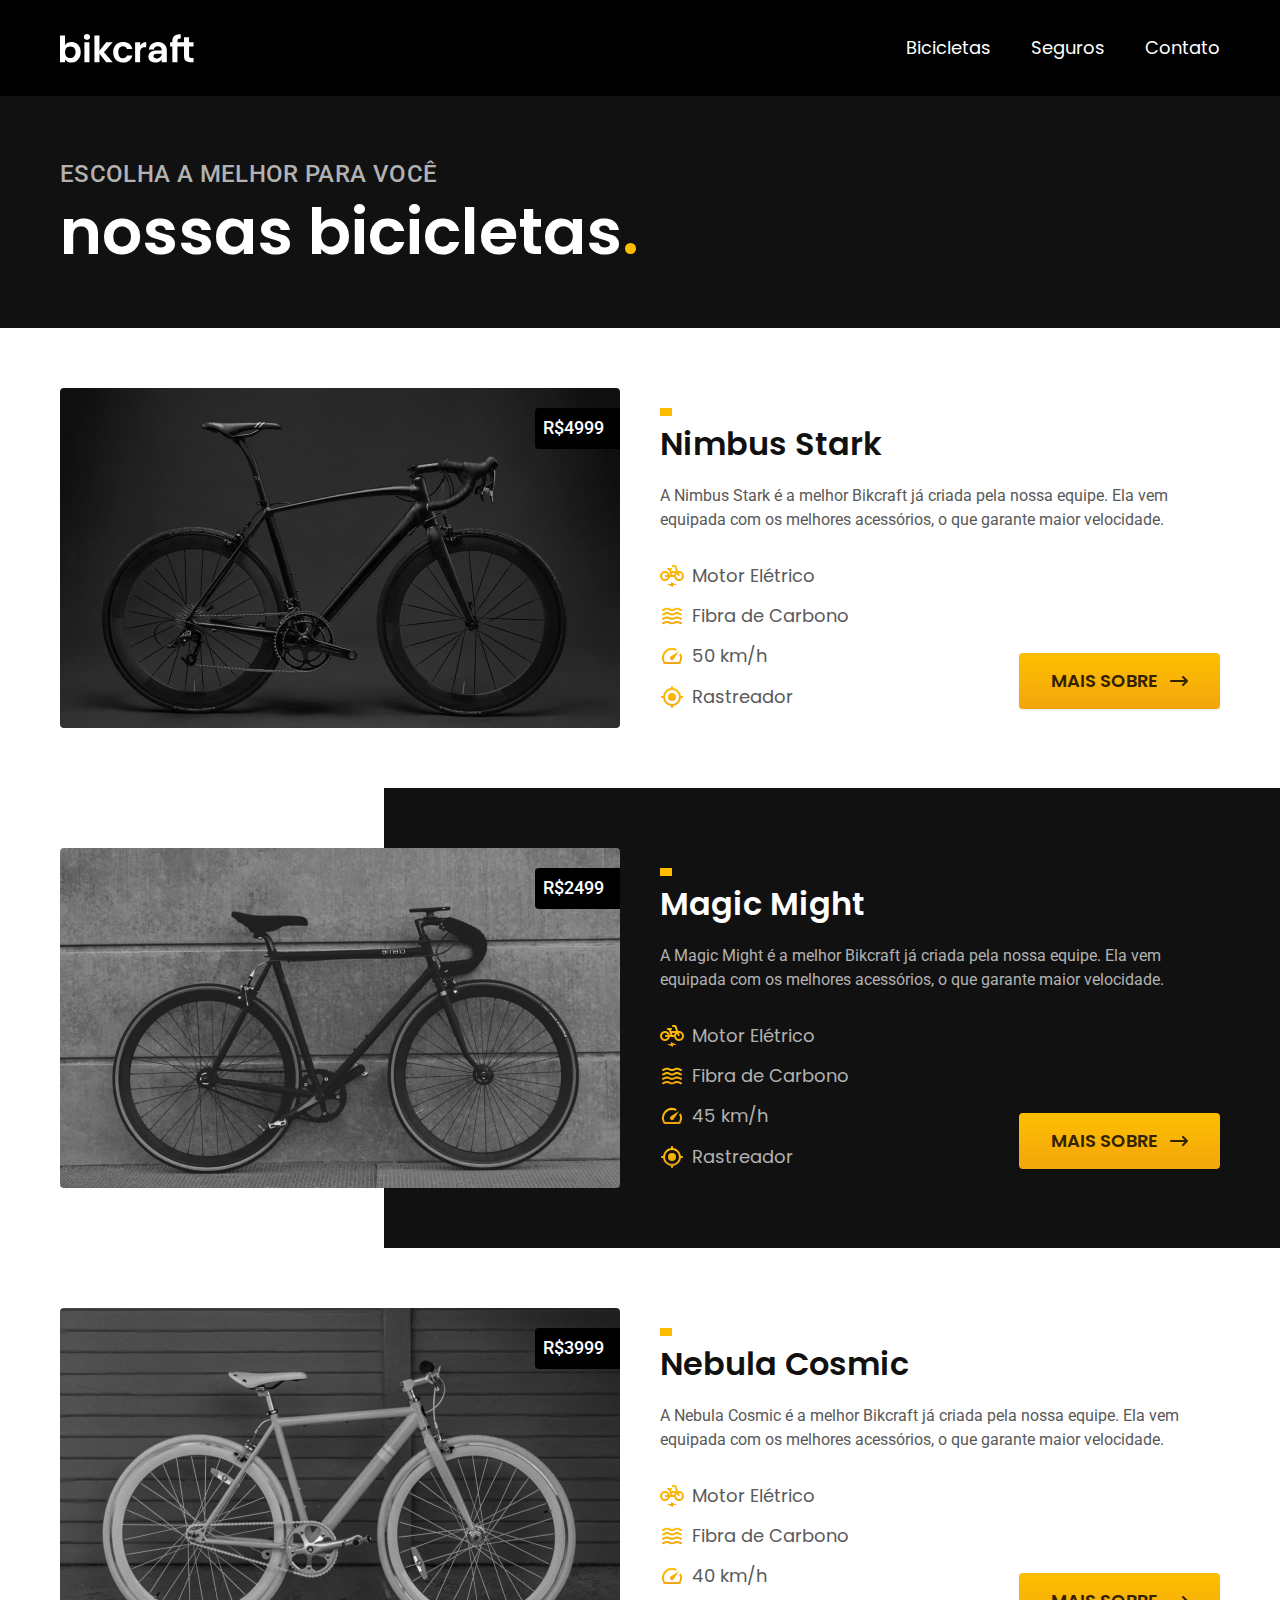
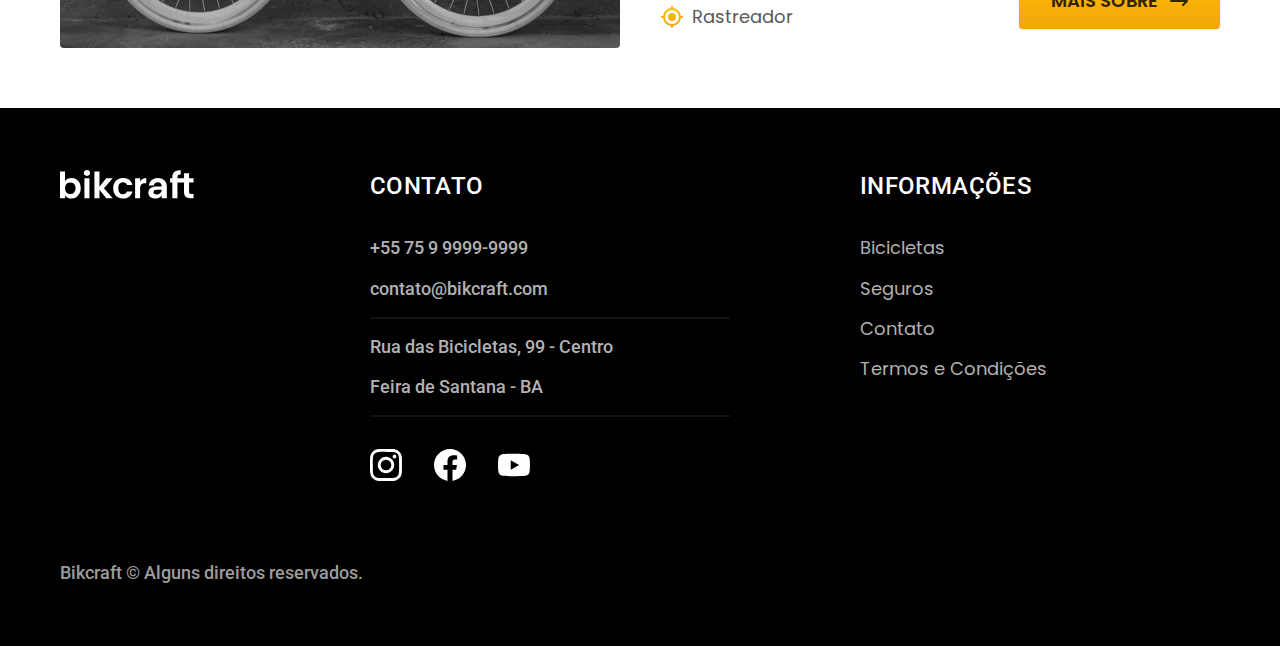
==== bicicletas.html @ 2213ba20 "bicicletas" ====
<!DOCTYPE html>
<html lang="pt-br">

<head>
  <meta charset="UTF-8">
  <meta http-equiv="X-UA-Compatible" content="IE=edge">
  <meta name="viewport" content="width=device-width, initial-scale=1.0">
  <title>Bicicletas | Bikcraft</title>
  <meta name="description" content="Bicicletas elétricas de alta precisão e qualidade,  feitas sob medida para o cliente. Explore o mundo na sua velocidade com a Bikcraft.">
  <link rel="stylesheet" href="./css/style.css">

  <link rel="preconnect" href="https://fonts.googleapis.com">
  <link rel="preconnect" href="https://fonts.gstatic.com" crossorigin>
  <link href="https://fonts.googleapis.com/css2?family=Merriweather:ital,wght@1,900&family=Poppins:wght@400;600&family=Roboto:wght@400;500&display=swap" rel="stylesheet">
</head>

<body id="bicicletas">
  <header class="header-bg">
    <div class="header container">
      <a href="./"><img src="./img/bikcraft.svg" alt="Bikcraft"></a>

      <nav aria-label="primaria">
        <ul class="header-menu font-1-m cor-0">
          <li><a href="./bicicletas.html">Bicicletas</a></li>
          <li><a href="./seguros.html">Seguros</a></li>
          <li><a href="./contato">Contato</a></li>
        </ul>
      </nav>
    </div>
  </header>

  <main>
    <div class="titulo-bg">
      <div class="titulo container">
        <p class="font-2-l-b cor-5">Escolha a melhor para você</p>
        <h1 class="font-1-xxl cor-0">nossas bicicletas<span class="cor-p1">.</span></h1>
      </div>
    </div>

    <div class="bicicletas container">
      <div class="bicicletas-imagem">
        <img src="./img/bicicletas/nimbus.jpg" alt="Bicicleta preta">
        <span class="font-2-m cor-0">R$4999</span>
      </div>
      <div class="bicicletas-conteudo">
        <h2 class="font-1-xl">Nimbus Stark</h2>
        <p class="font-2-s cor-8">A Nimbus Stark é a melhor Bikcraft já criada pela nossa equipe. Ela vem equipada com os melhores acessórios, o que garante maior velocidade.</p>
        <ul class="font-1-m cor-8">
          <li>
            <img src="./img/icones/eletrica.svg" alt="">Motor Elétrico
          </li>
          <li>
            <img src="./img/icones/carbono.svg" alt="">Fibra de Carbono
          </li>
          <li>
            <img src="./img/icones/velocidade.svg" alt="">50 km/h
          </li>
          <li>
            <img src="./img/icones/rastreador.svg" alt="">Rastreador
          </li>
        </ul>
        <a class="botao seta" href="./bicicletas/nimbus.html">Mais Sobre</a>
      </div>
    </div>

    <div class="bicicletas-bg">
      <div class="bicicletas container">
        <div class="bicicletas-imagem">
          <img src="./img/bicicletas/magic.jpg" alt="Bicicleta preta">
          <span class="font-2-m cor-0">R$2499</span>
        </div>
        <div class="bicicletas-conteudo">
          <h2 class="font-1-xl cor-0">Magic Might</h2>
          <p class="font-2-s cor-5">A Magic Might é a melhor Bikcraft já criada pela nossa equipe. Ela vem equipada com os melhores acessórios, o que garante maior velocidade.</p>
          <ul class="font-1-m cor-5">
            <li>
              <img src="./img/icones/eletrica.svg" alt="">Motor Elétrico
            </li>
            <li>
              <img src="./img/icones/carbono.svg" alt="">Fibra de Carbono
            </li>
            <li>
              <img src="./img/icones/velocidade.svg" alt="">45 km/h
            </li>
            <li>
              <img src="./img/icones/rastreador.svg" alt="">Rastreador
            </li>
          </ul>
          <a class="botao seta" href="./bicicletas/magic.html">Mais Sobre</a>
        </div>
      </div>
    </div>

    <div class="bicicletas container">
      <div class="bicicletas-imagem">
        <img src="./img/bicicletas/nebula.jpg" alt="Bicicleta branca">
        <span class="font-2-m cor-0">R$3999</span>
      </div>
      <div class="bicicletas-conteudo">
        <h2 class="font-1-xl">Nebula Cosmic</h2>
        <p class="font-2-s cor-8">A Nebula Cosmic é a melhor Bikcraft já criada pela nossa equipe. Ela vem equipada com os melhores acessórios, o que garante maior velocidade.</p>
        <ul class="font-1-m cor-8">
          <li>
            <img src="./img/icones/eletrica.svg" alt="">Motor Elétrico
          </li>
          <li>
            <img src="./img/icones/carbono.svg" alt="">Fibra de Carbono
          </li>
          <li>
            <img src="./img/icones/velocidade.svg" alt="">40 km/h
          </li>
          <li>
            <img src="./img/icones/rastreador.svg" alt="">Rastreador
          </li>
        </ul>
        <a class="botao seta" href="./bicicletas/nebula.html">Mais Sobre</a>
      </div>
    </div>

  </main>

  <footer class="footer-bg">
    <div class="footer container">
      <img src="./img/bikcraft.svg" alt="Bikcraft">
      <div class="footer-contato">
        <h3 class="font-2-l-b cor-0">Contato</h3>
        <ul class="font-2-m cor-5">
          <li><a href="tel:+5575999999999">+55 75 9 9999-9999</a></li>
          <li><a href="mailto:contato@bikcraft.com">contato@bikcraft.com</a></li>
          <li>Rua das Bicicletas, 99 - Centro</li>
          <li>Feira de Santana - BA</li>
        </ul>
        <div class="footer-redes">
          <a href="./"><img src="./img/redes/instagram.svg" alt="Instagram"></a>
          <a href="./"><img src="./img/redes/facebook.svg" alt="Facebook"></a>
          <a href="./"><img src="./img/redes/youtube.svg" alt="YouTube"></a>
        </div>
      </div>
      <div class="footer-informacoes">
        <h3 class="font-2-l-b cor-0">Informações</h3>
        <nav>
          <ul class="font-1-m cor-5">
            <li><a href="./bicicletas.html">Bicicletas</a></li>
            <li><a href="./seguros.html">Seguros</a></li>
            <li><a href="./contato">Contato</a></li>
            <li><a href="./termos.html">Termos e Condições</a></li>
          </ul>
        </nav>
      </div>
      <p class="footer-copy font-2-m cor-6">Bikcraft © Alguns direitos reservados.</p>
    </div>
  </footer>
</body>

</html>
---- css/style.css ----
@import "./global/global.css";
@import "./utilidades/tipografia.css";
@import "./utilidades/cores.css";

@import "./global/header.css";
@import "./global/footer.css";

/* Utilidades */
@import "./utilidades/componentes.css";

/* Home */
@import "./home/introducao.css";
@import "./home/tecnologia.css";
@import "./home/parceiros.css";
@import "./home/depoimento.css";

/* Bicicletas */
@import "./bicicletas/bicicletas-lista.css";
@import "./bicicletas/bicicletas.css";

/* Seguros */
@import "./seguros/seguros.css";

/* Termos */
@import "./termos/termos.css";
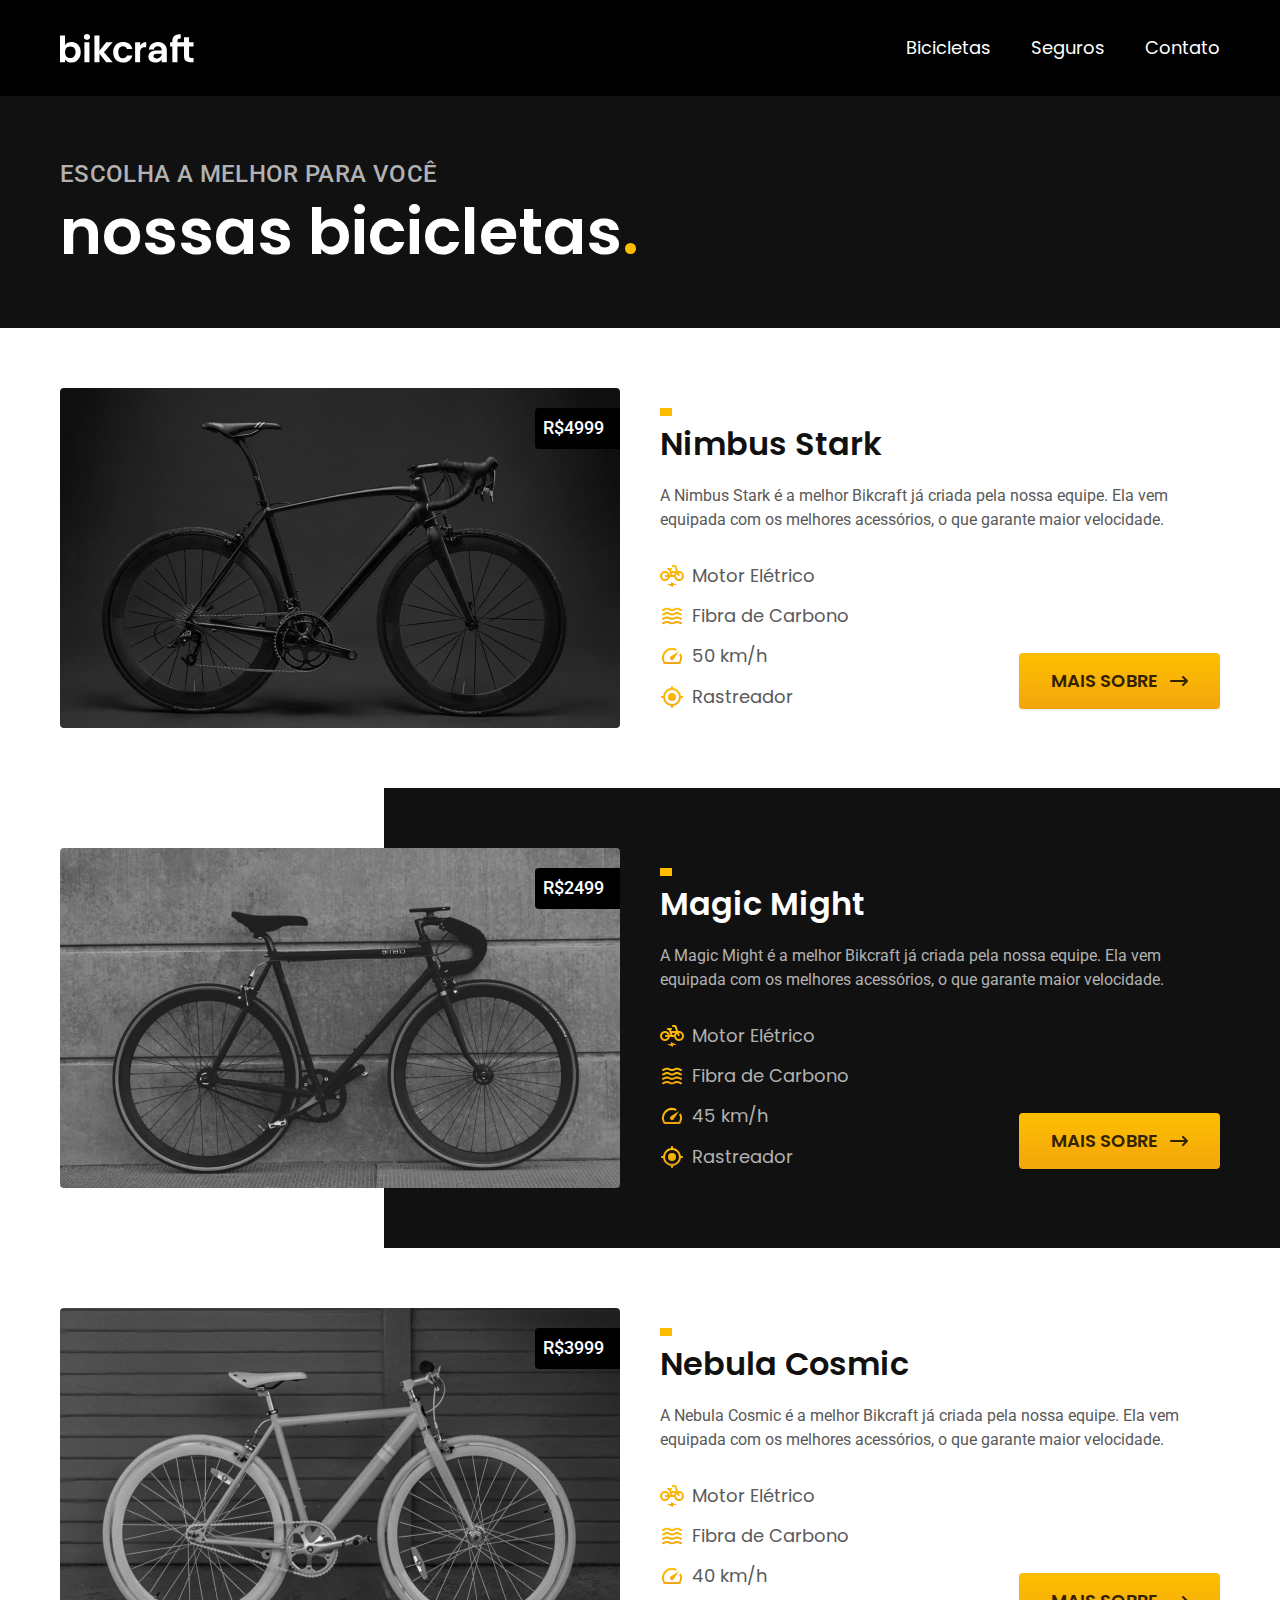
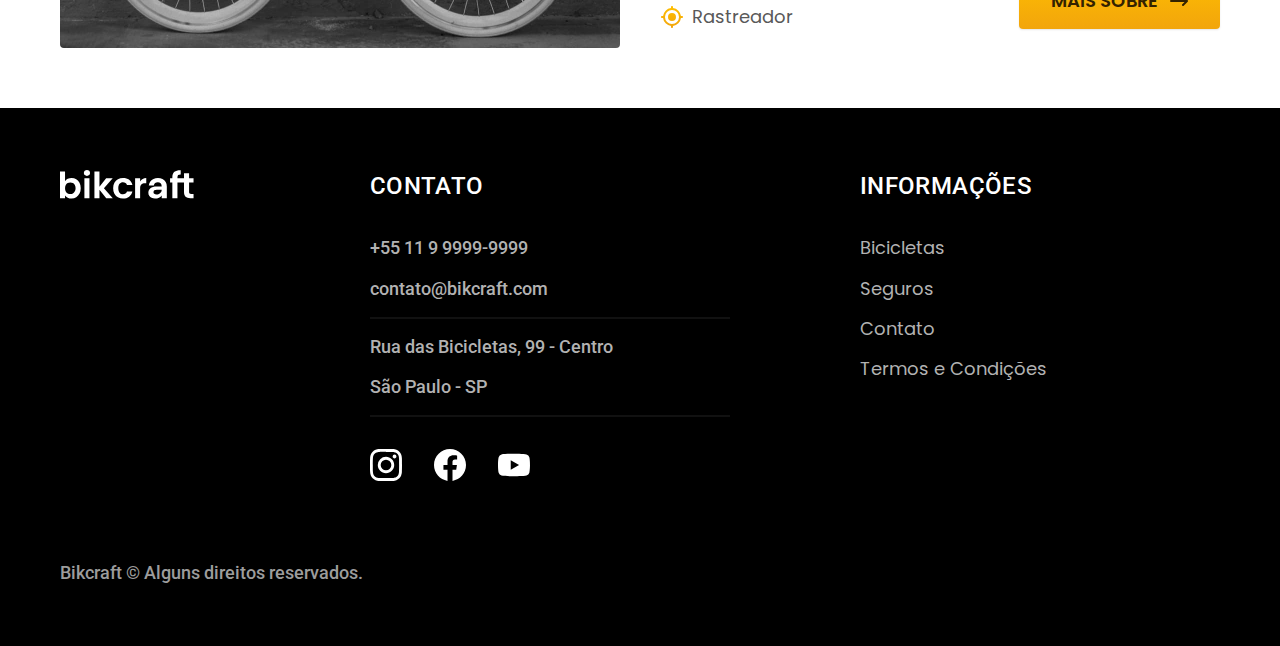
==== commit 4ad09195: "contato" ====
--- a/bicicletas.html
+++ b/bicicletas.html
@@ -125,10 +125,10 @@
       <div class="footer-contato">
         <h3 class="font-2-l-b cor-0">Contato</h3>
         <ul class="font-2-m cor-5">
-          <li><a href="tel:+5575999999999">+55 75 9 9999-9999</a></li>
+          <li><a href="tel:+5511999999999">+55 11 9 9999-9999</a></li>
           <li><a href="mailto:contato@bikcraft.com">contato@bikcraft.com</a></li>
           <li>Rua das Bicicletas, 99 - Centro</li>
-          <li>Feira de Santana - BA</li>
+          <li>São Paulo - SP</li>
         </ul>
         <div class="footer-redes">
           <a href="./"><img src="./img/redes/instagram.svg" alt="Instagram"></a>
--- a/css/style.css
+++ b/css/style.css
@@ -7,6 +7,7 @@
 
 /* Utilidades */
 @import "./utilidades/componentes.css";
+@import "./utilidades/formulario.css";
 
 /* Home */
 @import "./home/introducao.css";
@@ -18,8 +19,18 @@
 @import "./bicicletas/bicicletas-lista.css";
 @import "./bicicletas/bicicletas.css";
 
+/* Bicicleta */
+@import "./bicicleta/bicicleta.css";
+@import "./bicicleta/seguro.css";
+
 /* Seguros */
 @import "./seguros/seguros.css";
+@import "./seguros/vantagens.css";
+@import "./seguros/perguntas.css";
+
+/* Contato */
+@import "./contato/contato.css";
+@import "./contato/lojas.css";
 
 /* Termos */
 @import "./termos/termos.css";
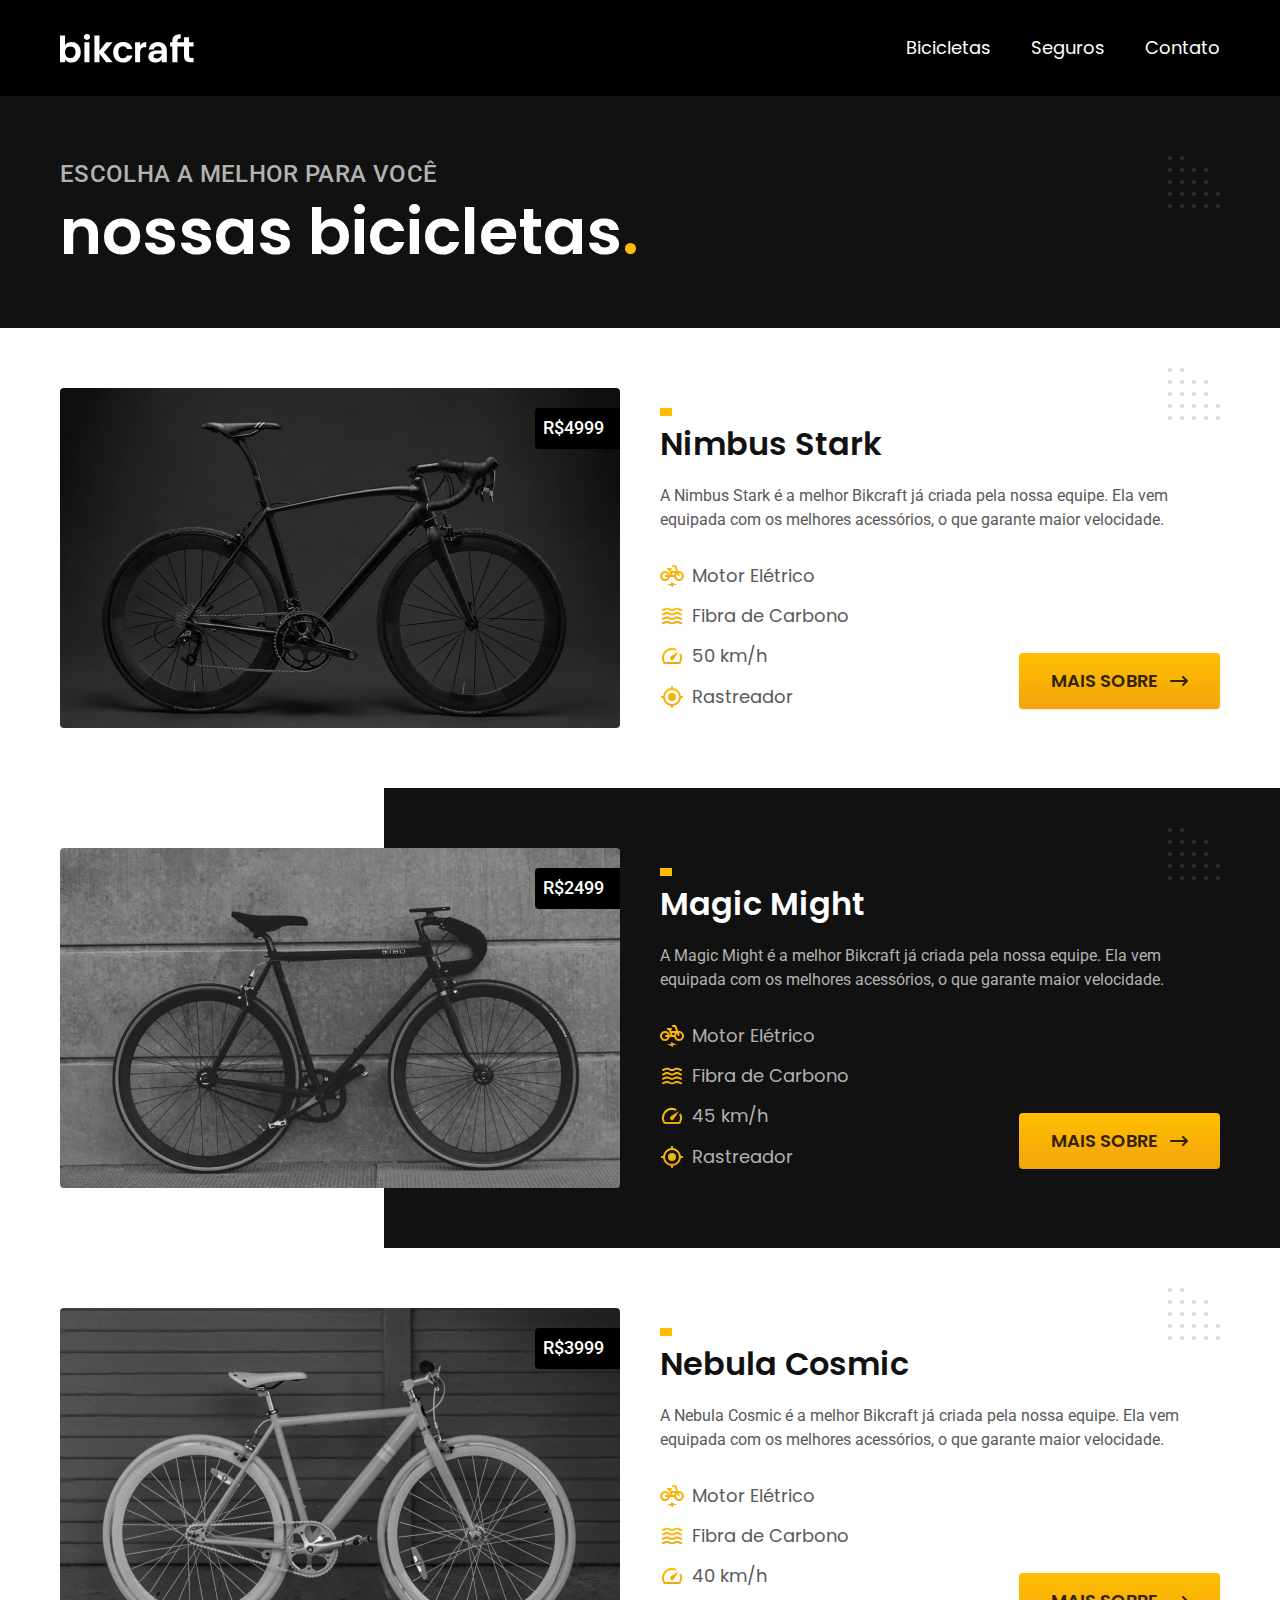
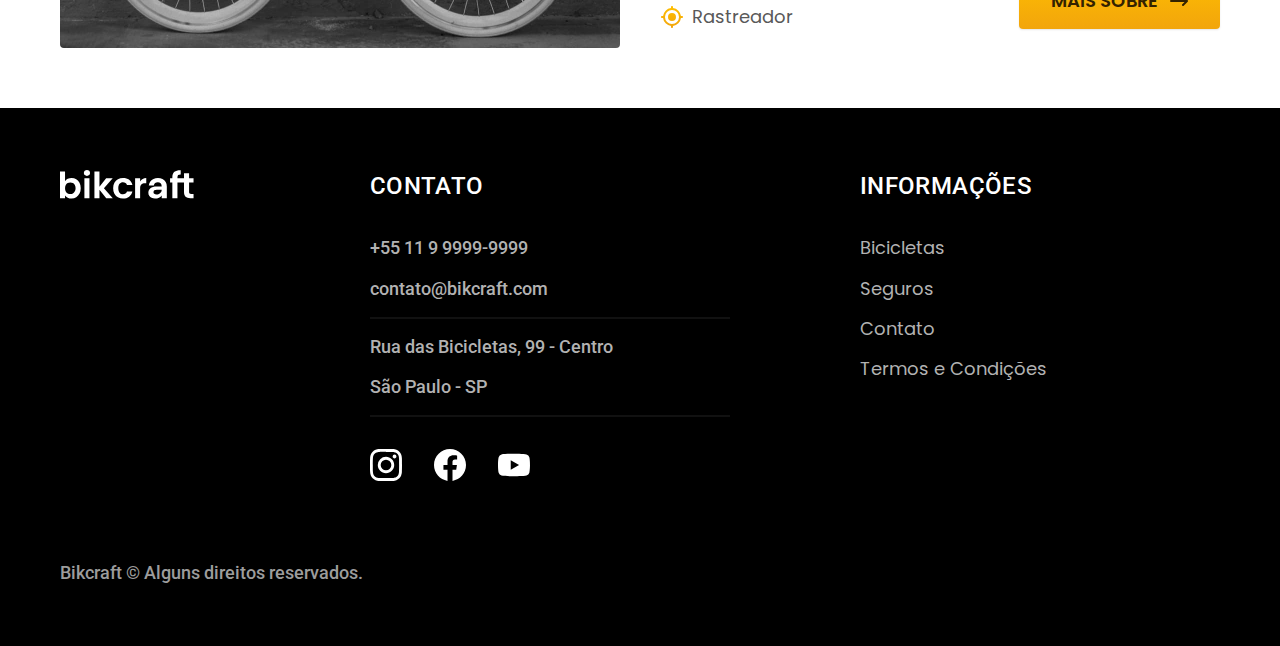
==== commit 24b4160b: "decoracao" ====
--- a/bicicletas.html
+++ b/bicicletas.html
@@ -23,7 +23,7 @@
         <ul class="header-menu font-1-m cor-0">
           <li><a href="./bicicletas.html">Bicicletas</a></li>
           <li><a href="./seguros.html">Seguros</a></li>
-          <li><a href="./contato">Contato</a></li>
+          <li><a href="./contato.html">Contato</a></li>
         </ul>
       </nav>
     </div>
--- a/css/style.css
+++ b/css/style.css
@@ -32,5 +32,8 @@
 @import "./contato/contato.css";
 @import "./contato/lojas.css";
 
+/* Orçamento */
+@import "./orcamento/orcamento.css";
+
 /* Termos */
 @import "./termos/termos.css";
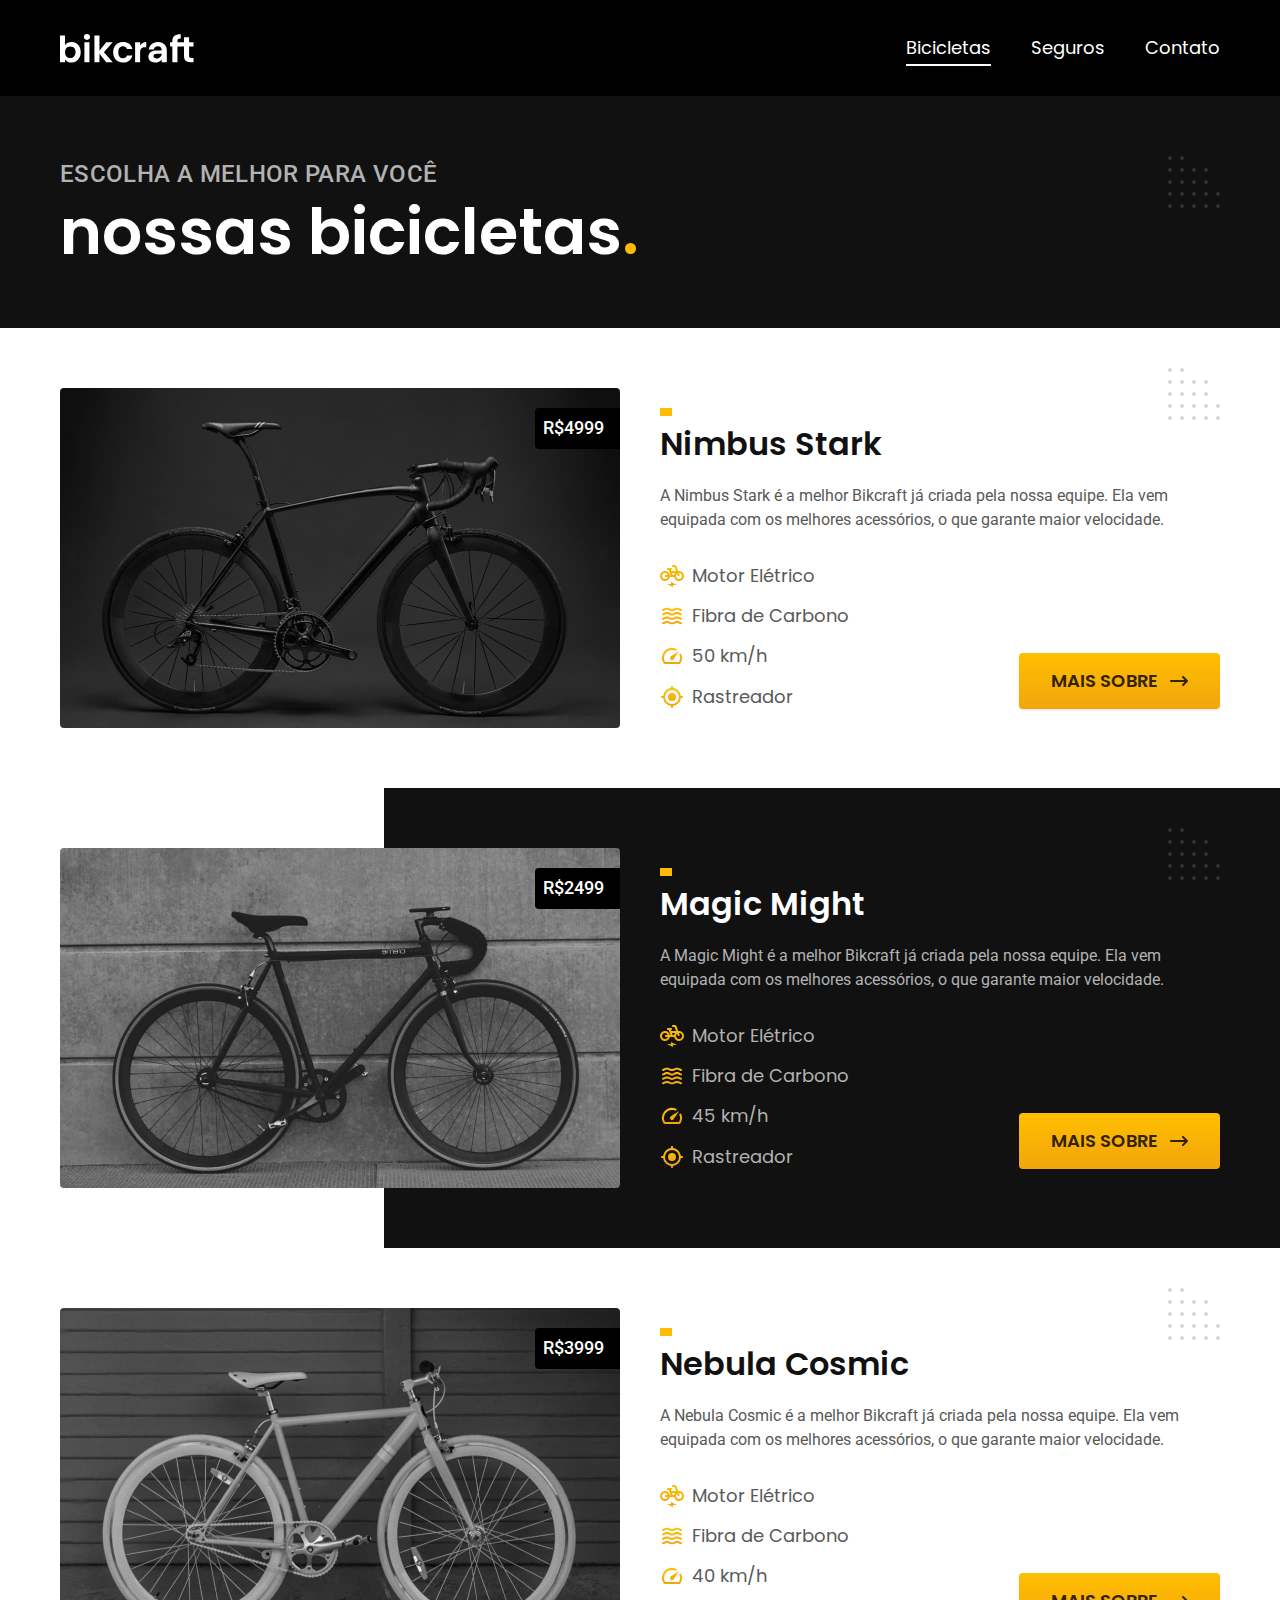
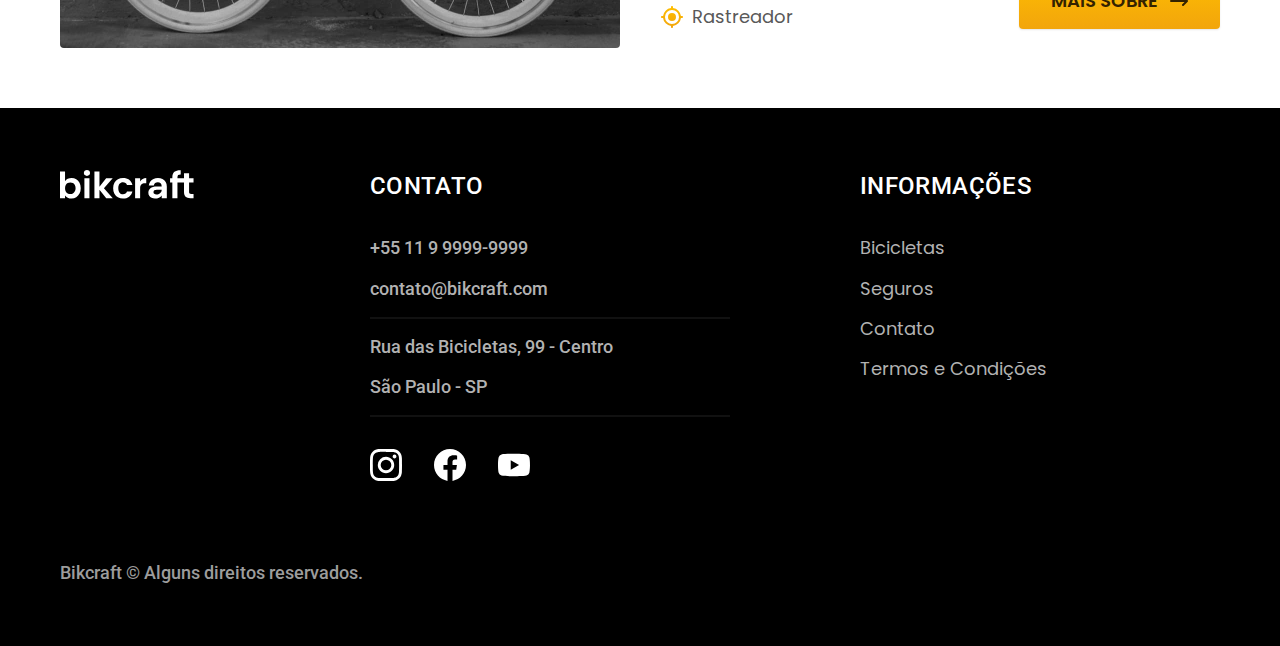
==== commit 0a73dd52: "Menu ativo com JavaScript" ====
--- a/bicicletas.html
+++ b/bicicletas.html
@@ -7,6 +7,7 @@
   <meta name="viewport" content="width=device-width, initial-scale=1.0">
   <title>Bicicletas | Bikcraft</title>
   <meta name="description" content="Bicicletas elétricas de alta precisão e qualidade,  feitas sob medida para o cliente. Explore o mundo na sua velocidade com a Bikcraft.">
+  <link rel="preload" href="./css/style.css" as="style">
   <link rel="stylesheet" href="./css/style.css">
 
   <link rel="preconnect" href="https://fonts.googleapis.com">
@@ -17,7 +18,7 @@
 <body id="bicicletas">
   <header class="header-bg">
     <div class="header container">
-      <a href="./"><img src="./img/bikcraft.svg" alt="Bikcraft"></a>
+      <a href="./"><img src="./img/bikcraft.svg" width="136" height="32" alt="Bikcraft"></a>
 
       <nav aria-label="primaria">
         <ul class="header-menu font-1-m cor-0">
@@ -39,7 +40,7 @@
 
     <div class="bicicletas container">
       <div class="bicicletas-imagem">
-        <img src="./img/bicicletas/nimbus.jpg" alt="Bicicleta preta">
+        <img src="./img/bicicletas/nimbus.jpg" width="1120" height="680" alt="Bicicleta preta">
         <span class="font-2-m cor-0">R$4999</span>
       </div>
       <div class="bicicletas-conteudo">
@@ -47,16 +48,16 @@
         <p class="font-2-s cor-8">A Nimbus Stark é a melhor Bikcraft já criada pela nossa equipe. Ela vem equipada com os melhores acessórios, o que garante maior velocidade.</p>
         <ul class="font-1-m cor-8">
           <li>
-            <img src="./img/icones/eletrica.svg" alt="">Motor Elétrico
+            <img src="./img/icones/eletrica.svg" width="24" height="24" alt="">Motor Elétrico
           </li>
           <li>
-            <img src="./img/icones/carbono.svg" alt="">Fibra de Carbono
+            <img src="./img/icones/carbono.svg" width="24" height="24" alt="">Fibra de Carbono
           </li>
           <li>
-            <img src="./img/icones/velocidade.svg" alt="">50 km/h
+            <img src="./img/icones/velocidade.svg" width="24" height="24" alt="">50 km/h
           </li>
           <li>
-            <img src="./img/icones/rastreador.svg" alt="">Rastreador
+            <img src="./img/icones/rastreador.svg" width="24" height="24" alt="">Rastreador
           </li>
         </ul>
         <a class="botao seta" href="./bicicletas/nimbus.html">Mais Sobre</a>
@@ -66,7 +67,7 @@
     <div class="bicicletas-bg">
       <div class="bicicletas container">
         <div class="bicicletas-imagem">
-          <img src="./img/bicicletas/magic.jpg" alt="Bicicleta preta">
+          <img src="./img/bicicletas/magic.jpg" width="1120" height="680" alt="Bicicleta preta">
           <span class="font-2-m cor-0">R$2499</span>
         </div>
         <div class="bicicletas-conteudo">
@@ -74,16 +75,16 @@
           <p class="font-2-s cor-5">A Magic Might é a melhor Bikcraft já criada pela nossa equipe. Ela vem equipada com os melhores acessórios, o que garante maior velocidade.</p>
           <ul class="font-1-m cor-5">
             <li>
-              <img src="./img/icones/eletrica.svg" alt="">Motor Elétrico
+              <img src="./img/icones/eletrica.svg" width="24" height="24" alt="">Motor Elétrico
             </li>
             <li>
-              <img src="./img/icones/carbono.svg" alt="">Fibra de Carbono
+              <img src="./img/icones/carbono.svg" width="24" height="24" alt="">Fibra de Carbono
             </li>
             <li>
-              <img src="./img/icones/velocidade.svg" alt="">45 km/h
+              <img src="./img/icones/velocidade.svg" width="24" height="24" alt="">45 km/h
             </li>
             <li>
-              <img src="./img/icones/rastreador.svg" alt="">Rastreador
+              <img src="./img/icones/rastreador.svg" width="24" height="24" alt="">Rastreador
             </li>
           </ul>
           <a class="botao seta" href="./bicicletas/magic.html">Mais Sobre</a>
@@ -93,7 +94,7 @@
 
     <div class="bicicletas container">
       <div class="bicicletas-imagem">
-        <img src="./img/bicicletas/nebula.jpg" alt="Bicicleta branca">
+        <img src="./img/bicicletas/nebula.jpg" width="1120" height="680" alt="Bicicleta branca">
         <span class="font-2-m cor-0">R$3999</span>
       </div>
       <div class="bicicletas-conteudo">
@@ -101,16 +102,16 @@
         <p class="font-2-s cor-8">A Nebula Cosmic é a melhor Bikcraft já criada pela nossa equipe. Ela vem equipada com os melhores acessórios, o que garante maior velocidade.</p>
         <ul class="font-1-m cor-8">
           <li>
-            <img src="./img/icones/eletrica.svg" alt="">Motor Elétrico
+            <img src="./img/icones/eletrica.svg" width="24" height="24" alt="">Motor Elétrico
           </li>
           <li>
-            <img src="./img/icones/carbono.svg" alt="">Fibra de Carbono
+            <img src="./img/icones/carbono.svg" width="24" height="24" alt="">Fibra de Carbono
           </li>
           <li>
-            <img src="./img/icones/velocidade.svg" alt="">40 km/h
+            <img src="./img/icones/velocidade.svg" width="24" height="24" alt="">40 km/h
           </li>
           <li>
-            <img src="./img/icones/rastreador.svg" alt="">Rastreador
+            <img src="./img/icones/rastreador.svg" width="24" height="24" alt="">Rastreador
           </li>
         </ul>
         <a class="botao seta" href="./bicicletas/nebula.html">Mais Sobre</a>
@@ -121,7 +122,7 @@
 
   <footer class="footer-bg">
     <div class="footer container">
-      <img src="./img/bikcraft.svg" alt="Bikcraft">
+      <img src="./img/bikcraft.svg" width="136" height="32" alt="Bikcraft">
       <div class="footer-contato">
         <h3 class="font-2-l-b cor-0">Contato</h3>
         <ul class="font-2-m cor-5">
@@ -131,9 +132,9 @@
           <li>São Paulo - SP</li>
         </ul>
         <div class="footer-redes">
-          <a href="./"><img src="./img/redes/instagram.svg" alt="Instagram"></a>
-          <a href="./"><img src="./img/redes/facebook.svg" alt="Facebook"></a>
-          <a href="./"><img src="./img/redes/youtube.svg" alt="YouTube"></a>
+          <a href="./"><img src="./img/redes/instagram.svg" width="32" height="32" alt="Instagram"></a>
+          <a href="./"><img src="./img/redes/facebook.svg" width="32" height="32" alt="Facebook"></a>
+          <a href="./"><img src="./img/redes/youtube.svg" width="32" height="32" alt="YouTube"></a>
         </div>
       </div>
       <div class="footer-informacoes">
@@ -142,7 +143,7 @@
           <ul class="font-1-m cor-5">
             <li><a href="./bicicletas.html">Bicicletas</a></li>
             <li><a href="./seguros.html">Seguros</a></li>
-            <li><a href="./contato">Contato</a></li>
+            <li><a href="./contato.html">Contato</a></li>
             <li><a href="./termos.html">Termos e Condições</a></li>
           </ul>
         </nav>
@@ -150,6 +151,7 @@
       <p class="footer-copy font-2-m cor-6">Bikcraft © Alguns direitos reservados.</p>
     </div>
   </footer>
+  <script src="./js/script.js"></script>
 </body>
 
 </html>